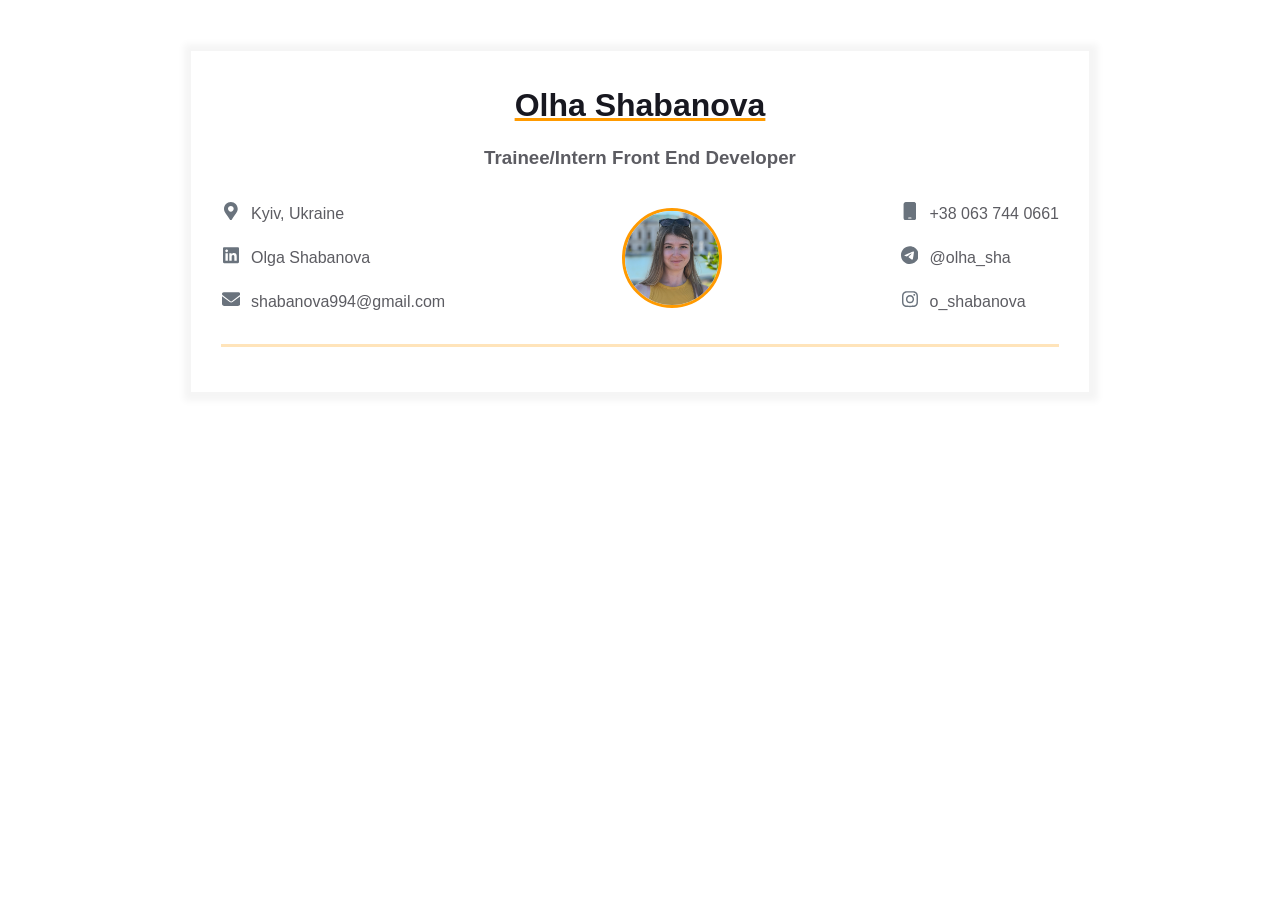
==== myresume.html @ 286452c9 "add my resume template, fill in contact information" ====
<!DOCTYPE html>
<html>
<head>
    <link rel="stylesheet" href="styles.css">
    <meta charset="UTF-8"/>
    <meta name="viewport" content="width=device-width, initial-scale=1"/>
    <title>My résumé</title>
</head>
<body>
<main>
    <div class="resume">
        <div class="container">
            <div class="resume__block">
                <h1 class="contact-info__header">Olha Shabanova</h1>
                <h3 class="contact-info__sub-header">Trainee/Intern Front End Developer</h3>

                <div class="contact_info_container fh">
                    <div class="contact-info__block">
                        <a href="" rel="author" class="contact-info__item">
                            <div class="contact-info__item-icon-wrapper">
                                <svg class="contact-info__item-icon" xmlns="http://www.w3.org/2000/svg"
                                     viewBox="0 0 384 512">
                                    <path
                                            d="M172.268 501.67C26.97 291.031 0 269.413 0 192 0 85.961 85.961 0 192 0s192 85.961 192 192c0 77.413-26.97 99.031-172.268 309.67-9.535 13.774-29.93 13.773-39.464 0zM192 272c44.183 0 80-35.817 80-80s-35.817-80-80-80-80 35.817-80 80 35.817 80 80 80z">
                                    </path>
                                </svg>
                            </div>
                            <span>Kyiv, Ukraine</span>
                        </a>
                        <a href="https://www.linkedin.com/in/olga-shabanova-709458131/" rel="author"
                           class="contact-info__item">
                            <div class="contact-info__item-icon-wrapper">
                                <svg class="contact-info__item-icon" xmlns="http://www.w3.org/2000/svg"
                                     viewBox="0 0 448 512">
                                    <path
                                            d="M416 32H31.9C14.3 32 0 46.5 0 64.3v383.4C0 465.5 14.3 480 31.9 480H416c17.6 0 32-14.5 32-32.3V64.3c0-17.8-14.4-32.3-32-32.3zM135.4 416H69V202.2h66.5V416zm-33.2-243c-21.3 0-38.5-17.3-38.5-38.5S80.9 96 102.2 96c21.2 0 38.5 17.3 38.5 38.5 0 21.3-17.2 38.5-38.5 38.5zm282.1 243h-66.4V312c0-24.8-.5-56.7-34.5-56.7-34.6 0-39.9 27-39.9 54.9V416h-66.4V202.2h63.7v29.2h.9c8.9-16.8 30.6-34.5 62.9-34.5 67.2 0 79.7 44.3 79.7 101.9V416z">
                                    </path>
                                </svg>
                            </div>
                            <span>Olga Shabanova</span>
                        </a>
                        <a href="mailto: shabanova994@gmail.com" rel="author" class="contact-info__item">
                            <div class="contact-info__item-icon-wrapper">
                                <svg class="contact-info__item-icon" xmlns="http://www.w3.org/2000/svg"
                                     viewBox="0 0 512 512">
                                    <path
                                            d="M48 64C21.5 64 0 85.5 0 112c0 15.1 7.1 29.3 19.2 38.4L236.8 313.6c11.4 8.5 27 8.5 38.4 0L492.8 150.4c12.1-9.1 19.2-23.3 19.2-38.4c0-26.5-21.5-48-48-48H48zM0 176V384c0 35.3 28.7 64 64 64H448c35.3 0 64-28.7 64-64V176L294.4 339.2c-22.8 17.1-54 17.1-76.8 0L0 176z"/>
                                </svg>
                            </div>
                            <span>shabanova994@gmail.com</span>
                        </a>

                    </div>

                    <div class="contact-info__block contact-info__block--center">
                        <img class="contact-info__avatar" src="assets/olya-avatar.png" alt="Avatar">
                    </div>

                    <div class="contact-info__block">
                        <a href="" rel="author" class="contact-info__item">
                            <div class="contact-info__item-icon-wrapper">
                                <svg class="contact-info__item-icon" xmlns="http://www.w3.org/2000/svg"
                                     viewBox="0 0 384 512">
                                    <path d="M80 0C44.7 0 16 28.7 16 64V448c0 35.3 28.7 64 64 64H304c35.3 0 64-28.7 64-64V64c0-35.3-28.7-64-64-64H80zm80 432h64c8.8 0 16 7.2 16 16s-7.2 16-16 16H160c-8.8 0-16-7.2-16-16s7.2-16 16-16z"/>
                                </svg>
                            </div>
                            <span>+38 063 744 0661</span>
                        </a>
                        <a href="https://t.me/olha_sha" rel="author" class="contact-info__item">
                            <div class="contact-info__item-icon-wrapper">
                                <svg class="contact-info__item-icon"
                                     xmlns="http://www.w3.org/2000/svg" viewBox="0 0 496 512"><path d="M248,8C111.033,8,0,119.033,0,256S111.033,504,248,504,496,392.967,496,256,384.967,8,248,8ZM362.952,176.66c-3.732,39.215-19.881,134.378-28.1,178.3-3.476,18.584-10.322,24.816-16.948,25.425-14.4,1.326-25.338-9.517-39.287-18.661-21.827-14.308-34.158-23.215-55.346-37.177-24.485-16.135-8.612-25,5.342-39.5,3.652-3.793,67.107-61.51,68.335-66.746.153-.655.3-3.1-1.154-4.384s-3.59-.849-5.135-.5q-3.283.746-104.608,69.142-14.845,10.194-26.894,9.934c-8.855-.191-25.888-5.006-38.551-9.123-15.531-5.048-27.875-7.717-26.8-16.291q.84-6.7,18.45-13.7,108.446-47.248,144.628-62.3c68.872-28.647,83.183-33.623,92.511-33.789,2.052-.034,6.639.474,9.61,2.885a10.452,10.452,0,0,1,3.53,6.716A43.765,43.765,0,0,1,362.952,176.66Z"/></svg>
                            </div>
                            <span>@olha_sha</span>
                        </a>
                        <a href="https://instagram.com/o_shabanova?igshid=NTdlMDg3MTY=" rel="author" class="contact-info__item">
                            <div class="contact-info__item-icon-wrapper">
                                <svg class="contact-info__item-icon" xmlns="http://www.w3.org/2000/svg"
                                     viewBox="0 0 448 512">
                                    <path d="M224.1 141c-63.6 0-114.9 51.3-114.9 114.9s51.3 114.9 114.9 114.9S339 319.5 339 255.9 287.7 141 224.1 141zm0 189.6c-41.1 0-74.7-33.5-74.7-74.7s33.5-74.7 74.7-74.7 74.7 33.5 74.7 74.7-33.6 74.7-74.7 74.7zm146.4-194.3c0 14.9-12 26.8-26.8 26.8-14.9 0-26.8-12-26.8-26.8s12-26.8 26.8-26.8 26.8 12 26.8 26.8zm76.1 27.2c-1.7-35.9-9.9-67.7-36.2-93.9-26.2-26.2-58-34.4-93.9-36.2-37-2.1-147.9-2.1-184.9 0-35.8 1.7-67.6 9.9-93.9 36.1s-34.4 58-36.2 93.9c-2.1 37-2.1 147.9 0 184.9 1.7 35.9 9.9 67.7 36.2 93.9s58 34.4 93.9 36.2c37 2.1 147.9 2.1 184.9 0 35.9-1.7 67.7-9.9 93.9-36.2 26.2-26.2 34.4-58 36.2-93.9 2.1-37 2.1-147.8 0-184.8zM398.8 388c-7.8 19.6-22.9 34.7-42.6 42.6-29.5 11.7-99.5 9-132.1 9s-102.7 2.6-132.1-9c-19.6-7.8-34.7-22.9-42.6-42.6-11.7-29.5-9-99.5-9-132.1s-2.6-102.7 9-132.1c7.8-19.6 22.9-34.7 42.6-42.6 29.5-11.7 99.5-9 132.1-9s102.7-2.6 132.1 9c19.6 7.8 34.7 22.9 42.6 42.6 11.7 29.5 9 99.5 9 132.1s2.7 102.7-9 132.1z"/>
                                </svg>
                            </div>
                            <span>o_shabanova</span>
                        </a>
                    </div>
                </div>
            </div>
        </div>
    </div>
</main>
</body>
</html>
---- styles.css ----
* {
    margin: 0;
    padding: 0;
    box-sizing: border-box;
}

body {
    font-family: Arial, Helvetica, sans-serif;
    line-height: 1.5;

    --primary-text-color: #181820;
    --secondary-text-color: #5c5c62;
    --durability-text-color: #6a737d9c;
    --icon-color: #6a737d;
    --border-color: #ff9a0045;
    --text-decoration-color: #ff9a00;
}

.container {
    margin: 0 auto;
    padding: 0 30px;
    max-width: 900px;
}

.fh {
    display: flex;
    flex-direction: row;
    justify-content: space-between;
}

.fv {
    display: flex;
    flex-direction: column;
    justify-content: space-between;
}

.resume {
    margin: 50px auto;
    border: 1px solid #f5f5f5;
    box-shadow: 1px 1px 7px 7px #f5f5f5;
    padding: 30px 0;
    max-width: 900px;
}

.resume__block {
    border-bottom: 3px solid var(--border-color);
    padding-bottom: 30px;
    margin-bottom: 15px;
}

@media screen and (max-width: 576px) {

    .main-info,
    .contact_info_container {
        flex-direction: column;
    }

    .contact_info_container {
        align-items: center;
    }

    .contact-info__block:not(:last-child) {
        margin-bottom: 20px;
    }

    .experiences {
        margin-right: 0;
    }
}

.contact-info__header,
.contact-info__sub-header {
    text-align: center;
}

.contact-info__header {
    color: var(--primary-text-color);
    margin-bottom: 15px;
    text-decoration-color: var(--text-decoration-color);
    text-decoration-line: underline;
}

.contact-info__sub-header {
    color: var(--secondary-text-color);
    margin-bottom: 30px;
}

.contact-info__block {
    display: flex;
    flex-direction: column;
    justify-content: space-between;
}

.contact-info__block--center {
    justify-content: center;
}

.contact-info__item {
    color: var(--secondary-text-color);
    text-decoration: none;
    display: flex;
    justify-content: start;
}

.contact-info__item:not(:last-child) {
    margin-bottom: 20px;
}

.contact-info__item-icon-wrapper {
    margin-right: 10px;
    width: 20px;
    display: flex;
    justify-content: center;
}

.contact-info__item-icon path {
    fill: var(--icon-color);
}

.contact-info__item-icon {
    height: 1.1428rem;
    vertical-align: text-bottom;
}

.contact-info__avatar {
    border-radius: 50%;
    width: 100px;
    height: 100px;
    object-fit: cover;
    border: 3px solid;
    border-color: var(--text-decoration-color);
}
.intro {
    display: flex;
    justify-content: start;
}

.intro__icon-wrapper {
    margin-right: 30px;
    width: 30px;
    display: flex;
    justify-content: center;
}

.intro__icon {
    height: 1.1428rem;
    vertical-align: text-bottom;
}

.intro__icon path {
    fill: var(--text-decoration-color);
}

.intro_text {
    color: var(--secondary-text-color);
    text-align: justify;
}

.skills__header {
    color: var(--secondary-text-color);
    text-align: center;
    margin-bottom: 15px;
}

.skills__text {
    color: var(--secondary-text-color);
    text-align: justify;
}
.experiences {
    flex: 1 1 60%;
    margin-right: 50px;
}

.experiences__header {
    color: var(--secondary-text-color);
    text-align: left;
    margin-bottom: 20px;
}

.experiences__company-header-durability {
    color: var(--durability-text-color);
    text-align: left;
    margin-bottom: 10px;
    font-size: 15px;
}

.experiences__company-header-name {
    color: var(--primary-text-color);
    text-decoration-color: var(--text-decoration-color);
    text-decoration-line: underline;
    text-align: left;
    margin-bottom: 20px;
}

.experiences__company-project {
    margin-left: 15px;
    margin-bottom: 25px;
}

.experiences__company-project-role {
    color: var(--durability-text-color);
    text-align: left;
    margin-bottom: 10px;
    font-size: 15px;
}

.experiences__company-project-name {
    color: var(--primary-text-color);
    text-align: left;
    margin-bottom: 10px;
}

.experiences__company-project-responsibilities {
    color: var(--secondary-text-color);
    padding-left: 20px;
}

.additional-info {
    flex: 1 1 40%;
}

.additional-info__education {
    margin-bottom: 20px;
}

.additional-info__education-header {
    color: var(--secondary-text-color);
    text-align: left;
    margin-bottom: 20px;
}

.additional-info__education-university-durability {
    color: var(--durability-text-color);
    text-align: left;
    margin-bottom: 10px;
    font-size: 15px;
}

.additional-info__education-university-speciality {
    color: var(--primary-text-color);
    text-align: left;
    margin-bottom: 10px;
}

.additional-info__education-university-name {
    color: var(--secondary-text-color);
}

.additional-info__languages {
    margin-bottom: 20px;
}

.additional-info__languages-header {
    color: var(--secondary-text-color);
    text-align: left;
    margin-bottom: 20px;
}

.additional-info__languages-item {
    color: var(--secondary-text-color);
}
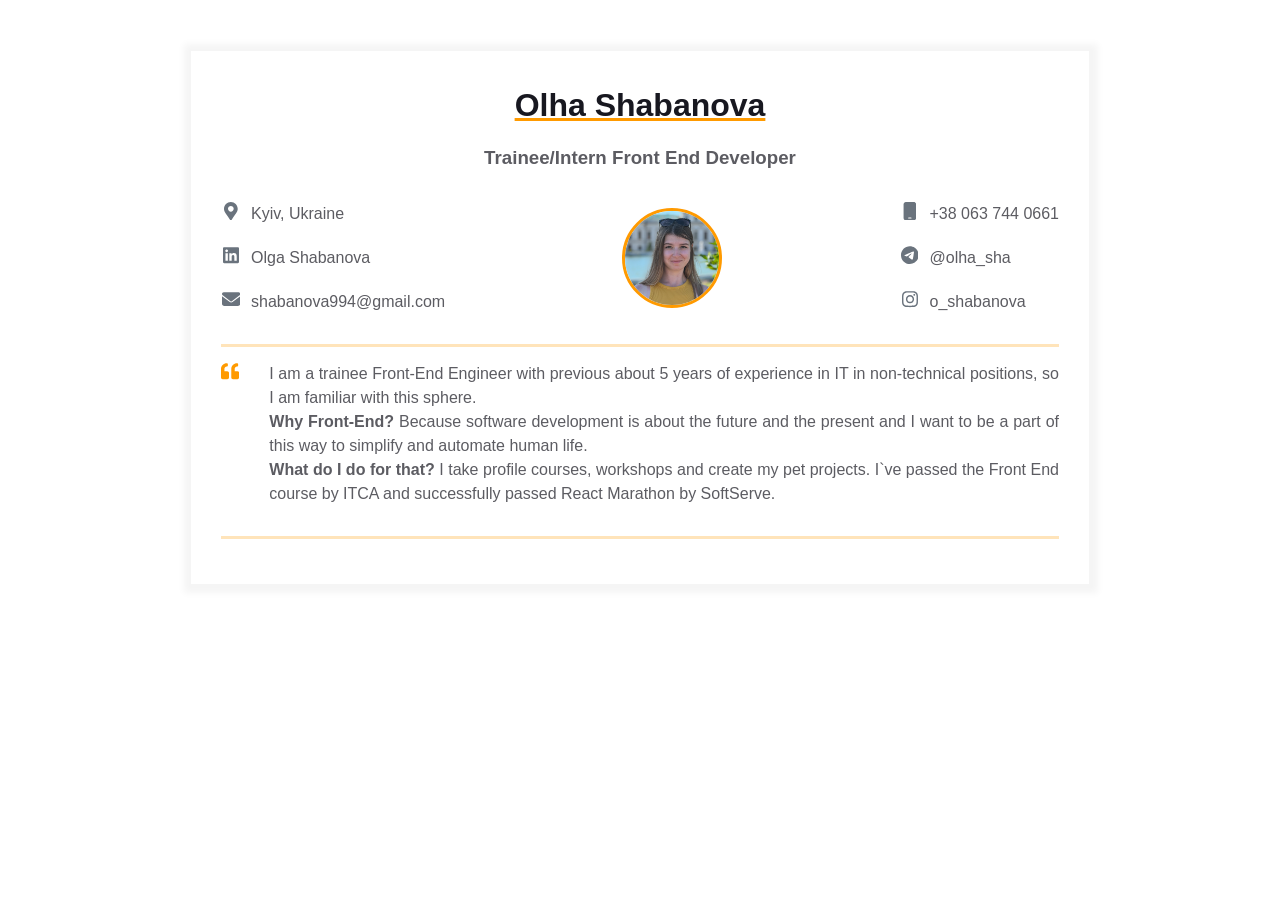
==== commit 3cca2445: "add my intro" ====
--- a/myresume.html
+++ b/myresume.html
@@ -86,6 +86,25 @@
                 </div>
             </div>
         </div>
+        <div class="container">
+            <div class="resume__block">
+                <div class="intro">
+                    <div class="intro__icon-wrapper">
+                        <svg class="intro__icon" xmlns="http://www.w3.org/2000/svg" viewBox="0 0 512 512">
+                            <path
+                                    d="M464 256h-80v-64c0-35.3 28.7-64 64-64h8c13.3 0 24-10.7 24-24V56c0-13.3-10.7-24-24-24h-8c-88.4 0-160 71.6-160 160v240c0 26.5 21.5 48 48 48h128c26.5 0 48-21.5 48-48V304c0-26.5-21.5-48-48-48zm-288 0H96v-64c0-35.3 28.7-64 64-64h8c13.3 0 24-10.7 24-24V56c0-13.3-10.7-24-24-24h-8C71.6 32 0 103.6 0 192v240c0 26.5 21.5 48 48 48h128c26.5 0 48-21.5 48-48V304c0-26.5-21.5-48-48-48z">
+                            </path>
+                        </svg>
+                    </div>
+                    <p class="intro_text">
+                        I am a trainee Front-End Engineer with previous about 5 years of experience in IT in non-technical positions, so I am familiar with this sphere.<br/>
+                        <b>Why  Front-End?</b> Because software development is about the future and the present and I want to be a part of this way to simplify and automate human life.<br/>
+                        <b>What do I do for that?</b> I take profile courses, workshops and create my pet projects.
+                        I`ve passed the Front End course by ITCA and successfully passed React Marathon by SoftServe.
+                    </p>
+                </div>
+            </div>
+        </div>
     </div>
 </main>
 </body>
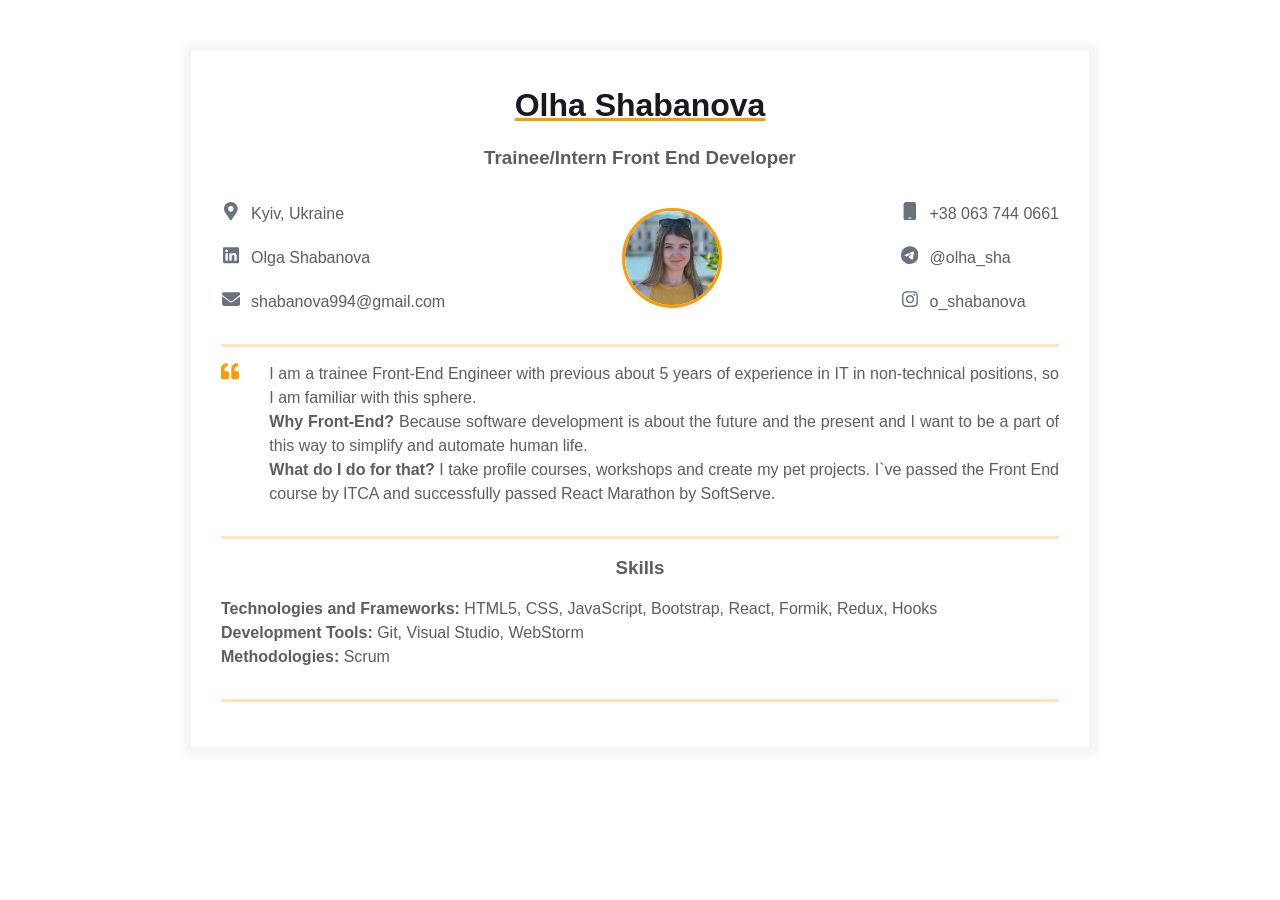
==== commit 15beac3d: "Add my skills" ====
--- a/myresume.html
+++ b/myresume.html
@@ -105,6 +105,19 @@
                 </div>
             </div>
         </div>
+        <div class="container">
+            <div class="resume__block">
+                <div class="skills">
+                    <h3 class="skills__header">Skills</h3>
+                    <p class="skills__text">
+                        <b>Technologies and Frameworks:</b> HTML5, CSS, JavaScript, Bootstrap, React, Formik, Redux, Hooks <br/>
+                        <b>Development Tools:</b> Git, Visual Studio, WebStorm <br/>
+                        <b>Methodologies:</b> Scrum <br/>
+
+                    </p>
+                </div>
+            </div>
+        </div>
     </div>
 </main>
 </body>
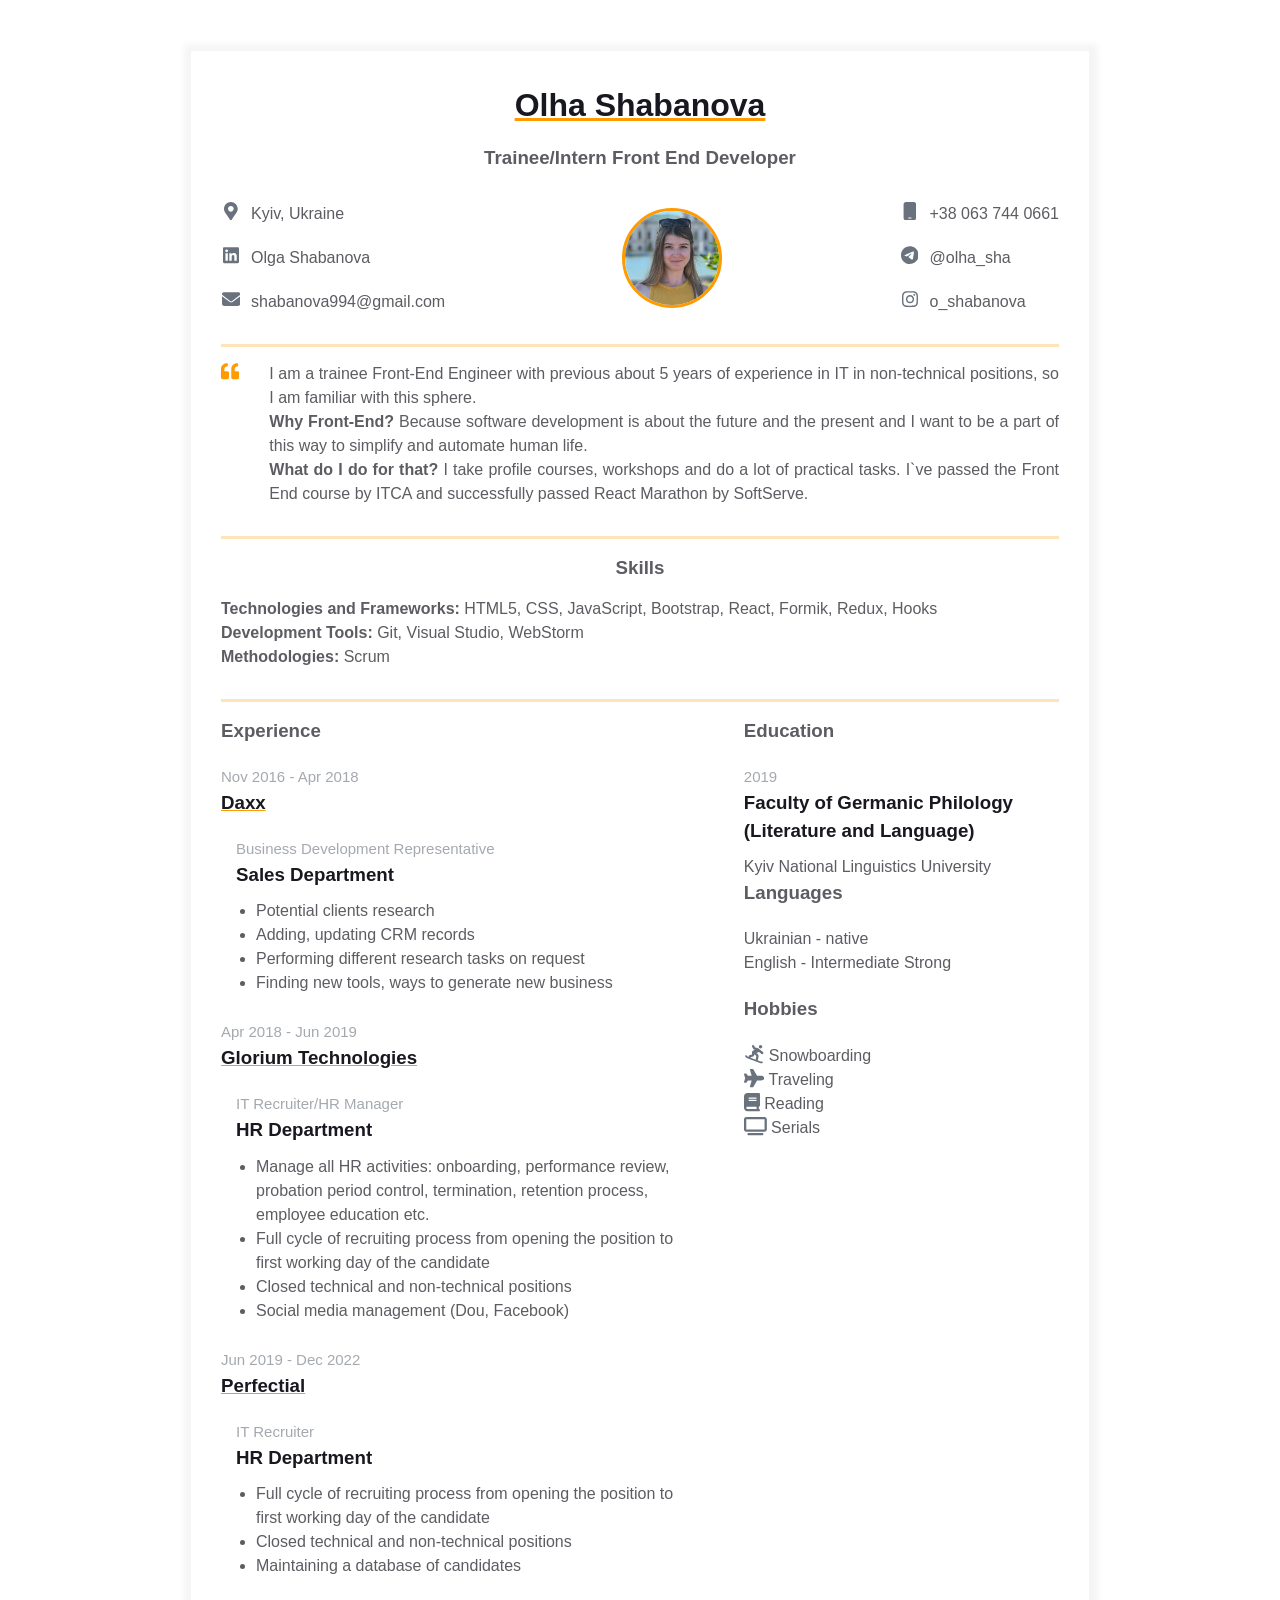
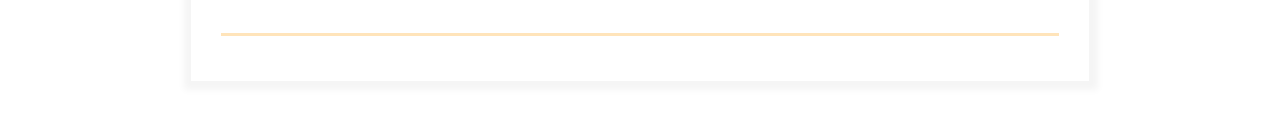
==== commit 5b8216e0: "fill in all additional information about me, add some new classes to style.css" ====
--- a/myresume.html
+++ b/myresume.html
@@ -69,11 +69,14 @@
                         <a href="https://t.me/olha_sha" rel="author" class="contact-info__item">
                             <div class="contact-info__item-icon-wrapper">
                                 <svg class="contact-info__item-icon"
-                                     xmlns="http://www.w3.org/2000/svg" viewBox="0 0 496 512"><path d="M248,8C111.033,8,0,119.033,0,256S111.033,504,248,504,496,392.967,496,256,384.967,8,248,8ZM362.952,176.66c-3.732,39.215-19.881,134.378-28.1,178.3-3.476,18.584-10.322,24.816-16.948,25.425-14.4,1.326-25.338-9.517-39.287-18.661-21.827-14.308-34.158-23.215-55.346-37.177-24.485-16.135-8.612-25,5.342-39.5,3.652-3.793,67.107-61.51,68.335-66.746.153-.655.3-3.1-1.154-4.384s-3.59-.849-5.135-.5q-3.283.746-104.608,69.142-14.845,10.194-26.894,9.934c-8.855-.191-25.888-5.006-38.551-9.123-15.531-5.048-27.875-7.717-26.8-16.291q.84-6.7,18.45-13.7,108.446-47.248,144.628-62.3c68.872-28.647,83.183-33.623,92.511-33.789,2.052-.034,6.639.474,9.61,2.885a10.452,10.452,0,0,1,3.53,6.716A43.765,43.765,0,0,1,362.952,176.66Z"/></svg>
+                                     xmlns="http://www.w3.org/2000/svg" viewBox="0 0 496 512">
+                                    <path d="M248,8C111.033,8,0,119.033,0,256S111.033,504,248,504,496,392.967,496,256,384.967,8,248,8ZM362.952,176.66c-3.732,39.215-19.881,134.378-28.1,178.3-3.476,18.584-10.322,24.816-16.948,25.425-14.4,1.326-25.338-9.517-39.287-18.661-21.827-14.308-34.158-23.215-55.346-37.177-24.485-16.135-8.612-25,5.342-39.5,3.652-3.793,67.107-61.51,68.335-66.746.153-.655.3-3.1-1.154-4.384s-3.59-.849-5.135-.5q-3.283.746-104.608,69.142-14.845,10.194-26.894,9.934c-8.855-.191-25.888-5.006-38.551-9.123-15.531-5.048-27.875-7.717-26.8-16.291q.84-6.7,18.45-13.7,108.446-47.248,144.628-62.3c68.872-28.647,83.183-33.623,92.511-33.789,2.052-.034,6.639.474,9.61,2.885a10.452,10.452,0,0,1,3.53,6.716A43.765,43.765,0,0,1,362.952,176.66Z"/>
+                                </svg>
                             </div>
                             <span>@olha_sha</span>
                         </a>
-                        <a href="https://instagram.com/o_shabanova?igshid=NTdlMDg3MTY=" rel="author" class="contact-info__item">
+                        <a href="https://instagram.com/o_shabanova?igshid=NTdlMDg3MTY=" rel="author"
+                           class="contact-info__item">
                             <div class="contact-info__item-icon-wrapper">
                                 <svg class="contact-info__item-icon" xmlns="http://www.w3.org/2000/svg"
                                      viewBox="0 0 448 512">
@@ -97,9 +100,11 @@
                         </svg>
                     </div>
                     <p class="intro_text">
-                        I am a trainee Front-End Engineer with previous about 5 years of experience in IT in non-technical positions, so I am familiar with this sphere.<br/>
-                        <b>Why  Front-End?</b> Because software development is about the future and the present and I want to be a part of this way to simplify and automate human life.<br/>
-                        <b>What do I do for that?</b> I take profile courses, workshops and create my pet projects.
+                        I am a trainee Front-End Engineer with previous about 5 years of experience in IT in
+                        non-technical positions, so I am familiar with this sphere.<br/>
+                        <b>Why Front-End?</b> Because software development is about the future and the present and I
+                        want to be a part of this way to simplify and automate human life.<br/>
+                        <b>What do I do for that?</b> I take profile courses, workshops and do a lot of practical tasks.
                         I`ve passed the Front End course by ITCA and successfully passed React Marathon by SoftServe.
                     </p>
                 </div>
@@ -110,11 +115,133 @@
                 <div class="skills">
                     <h3 class="skills__header">Skills</h3>
                     <p class="skills__text">
-                        <b>Technologies and Frameworks:</b> HTML5, CSS, JavaScript, Bootstrap, React, Formik, Redux, Hooks <br/>
+                        <b>Technologies and Frameworks:</b> HTML5, CSS, JavaScript, Bootstrap, React, Formik, Redux,
+                        Hooks <br/>
                         <b>Development Tools:</b> Git, Visual Studio, WebStorm <br/>
                         <b>Methodologies:</b> Scrum <br/>
 
                     </p>
+                </div>
+            </div>
+        </div>
+        <div class="container">
+            <div class="resume__block">
+                <div class="main-info fh">
+
+                    <div class="experiences">
+                        <h3 class="experiences__header">Experience</h3>
+                        <div class="experiences__company">
+                            <div class="experiences__company-header">
+                                <span class="experiences__company-header-durability">Nov 2016 - Apr 2018</span>
+                                <h3 class="experiences__company-header-name">Daxx</h3>
+                            </div>
+
+                            <div class="experiences__company-project">
+                                <span class="experiences__company-project-role">Business Development Representative</span>
+                                <h3 class="experiences__company-project-name">Sales Department</h3>
+                                <ul class="experiences__company-project-responsibilities">
+                                    <li>Potential clients research</li>
+                                    <li>Adding, updating CRM records</li>
+                                    <li>Performing different research tasks on request</li>
+                                    <li>Finding new tools, ways to generate new business</li>
+                                </ul>
+                            </div>
+                        </div>
+                        <div class="experiences__company">
+                            <div class="experiences__company-header">
+                                <span class="experiences__company-header-durability">Apr 2018 - Jun 2019</span>
+                                <h3 class="experiences__company-header-name">Glorium Technologies</h3>
+                            </div>
+
+                            <div class="experiences__company-project">
+                                <span class="experiences__company-project-role">IT Recruiter/HR Manager</span>
+                                <h3 class="experiences__company-project-name">HR Department</h3>
+                                <ul class="experiences__company-project-responsibilities">
+                                    <li>Manage all HR activities: onboarding, performance review, probation
+                                        period control, termination, retention process, employee education
+                                        etc.
+                                    </li>
+                                    <li>Full cycle of recruiting process from opening the position to first
+                                        working day of the candidate
+                                    </li>
+                                    <li>Closed technical and non-technical positions</li>
+                                    <li>Social media management (Dou, Facebook)</li>
+                                </ul>
+                            </div>
+                        </div>
+                        <div class="experiences__company">
+                            <div class="experiences__company-header">
+                                <span class="experiences__company-header-durability">Jun 2019 - Dec 2022</span>
+                                <h3 class="experiences__company-header-name">Perfectial</h3>
+                            </div>
+
+                            <div class="experiences__company-project">
+                                <span class="experiences__company-project-role">IT Recruiter</span>
+                                <h3 class="experiences__company-project-name">HR Department</h3>
+                                <ul class="experiences__company-project-responsibilities">
+                                    <li>Full cycle of recruiting process from opening the position to first
+                                        working day of the candidate
+                                    </li>
+                                    <li>Closed technical and non-technical positions</li>
+                                    <li>Maintaining a database of candidates</li>
+                                </ul>
+                            </div>
+                        </div>
+                    </div>
+
+                    <div class="additional-info fv">
+                        <div class="additional-info__education">
+                            <h3 class="additional-info__education-header">Education</h3>
+                            <div class="additional-info__education-university">
+                                <span class="additional-info__education-university-durability">2019</span>
+                                <h3 class="additional-info__education-university-speciality">Faculty of Germanic
+                                    Philology (Literature and Language)</h3>
+                                <p class="additional-info__education-university-name">Kyiv National Linguistics
+                                    University</p>
+                            </div>
+
+                            <div class="additional-info__languages">
+                                <h3 class="additional-info__languages-header">Languages</h3>
+                                <p class="additional-info__languages-item">
+                                    Ukrainian - native
+                                </p>
+                                <p class="additional-info__languages-item">
+                                    English - Intermediate Strong
+                                </p>
+                            </div>
+                            <div class="additional-info__hobbies">
+                                <h3 class="additional-info__hobbies-header">Hobbies</h3>
+                                <p class="additional-info__hobby-item">
+                                    <svg class="hobby__item-icon" xmlns="http://www.w3.org/2000/svg"
+                                         viewBox="0 0 576 512">
+                                        <path d="M241.7 3.4c15.8-7.9 35-1.5 42.9 14.3l25 50 42.4 8.5c19.5 3.9 37.8 12.3 53.5 24.5l126.1 98.1c14 10.9 16.5 31 5.6 44.9s-31 16.5-44.9 5.6l-72.1-56.1-71.5 31.8 33.1 27.6c23.2 19.3 33.5 50 26.7 79.4l-17.4 75.2c-2.2 9.4-8.2 16.8-16.1 21l86.5 33.1c4.6 1.8 9.4 2.6 14.3 2.6H504c13.3 0 24 10.7 24 24s-10.7 24-24 24H475.8c-10.8 0-21.4-2-31.5-5.8L92.1 371.3c-11.5-4.4-22-11.2-30.8-20L39 329c-9.4-9.4-9.4-24.6 0-33.9s24.6-9.4 33.9 0l22.4 22.4c4 4 8.7 7.1 14 9.1l22.4 8.6c-.8-1.6-1.5-3.2-2.1-4.9c-5.6-16.8 3.5-34.9 20.2-40.5L224 264.9l0-53.2c0-24.2 13.7-46.4 35.4-57.2l45.2-22.6-7.5-1.5c-19.4-3.9-35.9-16.5-44.7-34.1l-25-50c-7.9-15.8-1.5-35 14.3-42.9zM171 350.1l159 60.9c-2.1-5.6-2.6-11.9-1.1-18.2l17.4-75.2c1.4-5.9-.7-12-5.4-15.9l-52.8-44 0 18.8c0 20.7-13.2 39-32.8 45.5L171 350.1zM464 96c-26.5 0-48-21.5-48-48s21.5-48 48-48s48 21.5 48 48s-21.5 48-48 48z"/>
+                                    </svg>
+                                    <span>Snowboarding</span>
+                                </p>
+                                <p class="additional-info__hobby-item">
+                                    <svg class="hobby__item-icon" xmlns="http://www.w3.org/2000/svg"
+                                         viewBox="0 0 576 512">
+                                        <path d="M482.3 192c34.2 0 93.7 29 93.7 64c0 36-59.5 64-93.7 64l-116.6 0L265.2 495.9c-5.7 10-16.3 16.1-27.8 16.1l-56.2 0c-10.6 0-18.3-10.2-15.4-20.4l49-171.6L112 320 68.8 377.6c-3 4-7.8 6.4-12.8 6.4l-42 0c-7.8 0-14-6.3-14-14c0-1.3 .2-2.6 .5-3.9L32 256 .5 145.9c-.4-1.3-.5-2.6-.5-3.9c0-7.8 6.3-14 14-14l42 0c5 0 9.8 2.4 12.8 6.4L112 192l102.9 0-49-171.6C162.9 10.2 170.6 0 181.2 0l56.2 0c11.5 0 22.1 6.2 27.8 16.1L365.7 192l116.6 0z"/>
+                                    </svg>
+                                    <span>Traveling</span>
+                                </p>
+                                <p class="additional-info__hobby-item">
+                                    <svg class="hobby__item-icon" xmlns="http://www.w3.org/2000/svg"
+                                         viewBox="0 0 448 512">
+                                        <path d="M96 0C43 0 0 43 0 96V416c0 53 43 96 96 96H384h32c17.7 0 32-14.3 32-32s-14.3-32-32-32V384c17.7 0 32-14.3 32-32V32c0-17.7-14.3-32-32-32H384 96zm0 384H352v64H96c-17.7 0-32-14.3-32-32s14.3-32 32-32zm32-240c0-8.8 7.2-16 16-16H336c8.8 0 16 7.2 16 16s-7.2 16-16 16H144c-8.8 0-16-7.2-16-16zm16 48H336c8.8 0 16 7.2 16 16s-7.2 16-16 16H144c-8.8 0-16-7.2-16-16s7.2-16 16-16z"/>
+                                    </svg>
+                                    <span>Reading</span>
+                                </p>
+                                <p class="additional-info__hobby-item">
+                                    <svg class="hobby__item-icon" xmlns="http://www.w3.org/2000/svg"
+                                         viewBox="0 0 640 512">
+                                        <path d="M64 64V352H576V64H64zM0 64C0 28.7 28.7 0 64 0H576c35.3 0 64 28.7 64 64V352c0 35.3-28.7 64-64 64H64c-35.3 0-64-28.7-64-64V64zM128 448H512c17.7 0 32 14.3 32 32s-14.3 32-32 32H128c-17.7 0-32-14.3-32-32s14.3-32 32-32z"/>
+                                    </svg>
+                                    <span>Serials</span>
+                                </p>
+                            </div>
+                        </div>
+                    </div>
                 </div>
             </div>
         </div>
--- a/styles.css
+++ b/styles.css
@@ -113,11 +113,13 @@
     justify-content: center;
 }
 
-.contact-info__item-icon path {
+.contact-info__item-icon path,
+.hobby__item-icon path {
     fill: var(--icon-color);
 }
 
-.contact-info__item-icon {
+.contact-info__item-icon,
+.hobby__item-icon {
     height: 1.1428rem;
     vertical-align: text-bottom;
 }
@@ -246,16 +248,19 @@
     color: var(--secondary-text-color);
 }
 
-.additional-info__languages {
-    margin-bottom: 20px;
-}
-
-.additional-info__languages-header {
-    color: var(--secondary-text-color);
-    text-align: left;
-    margin-bottom: 20px;
-}
-
-.additional-info__languages-item {
-    color: var(--secondary-text-color);
-}
+.additional-info__languages,
+.additional-info__hobbies {
+    margin-bottom: 20px;
+}
+
+.additional-info__languages-header,
+.additional-info__hobbies-header {
+    color: var(--secondary-text-color);
+    text-align: left;
+    margin-bottom: 20px;
+}
+
+.additional-info__languages-item,
+.additional-info__hobby-item {
+    color: var(--secondary-text-color);
+}
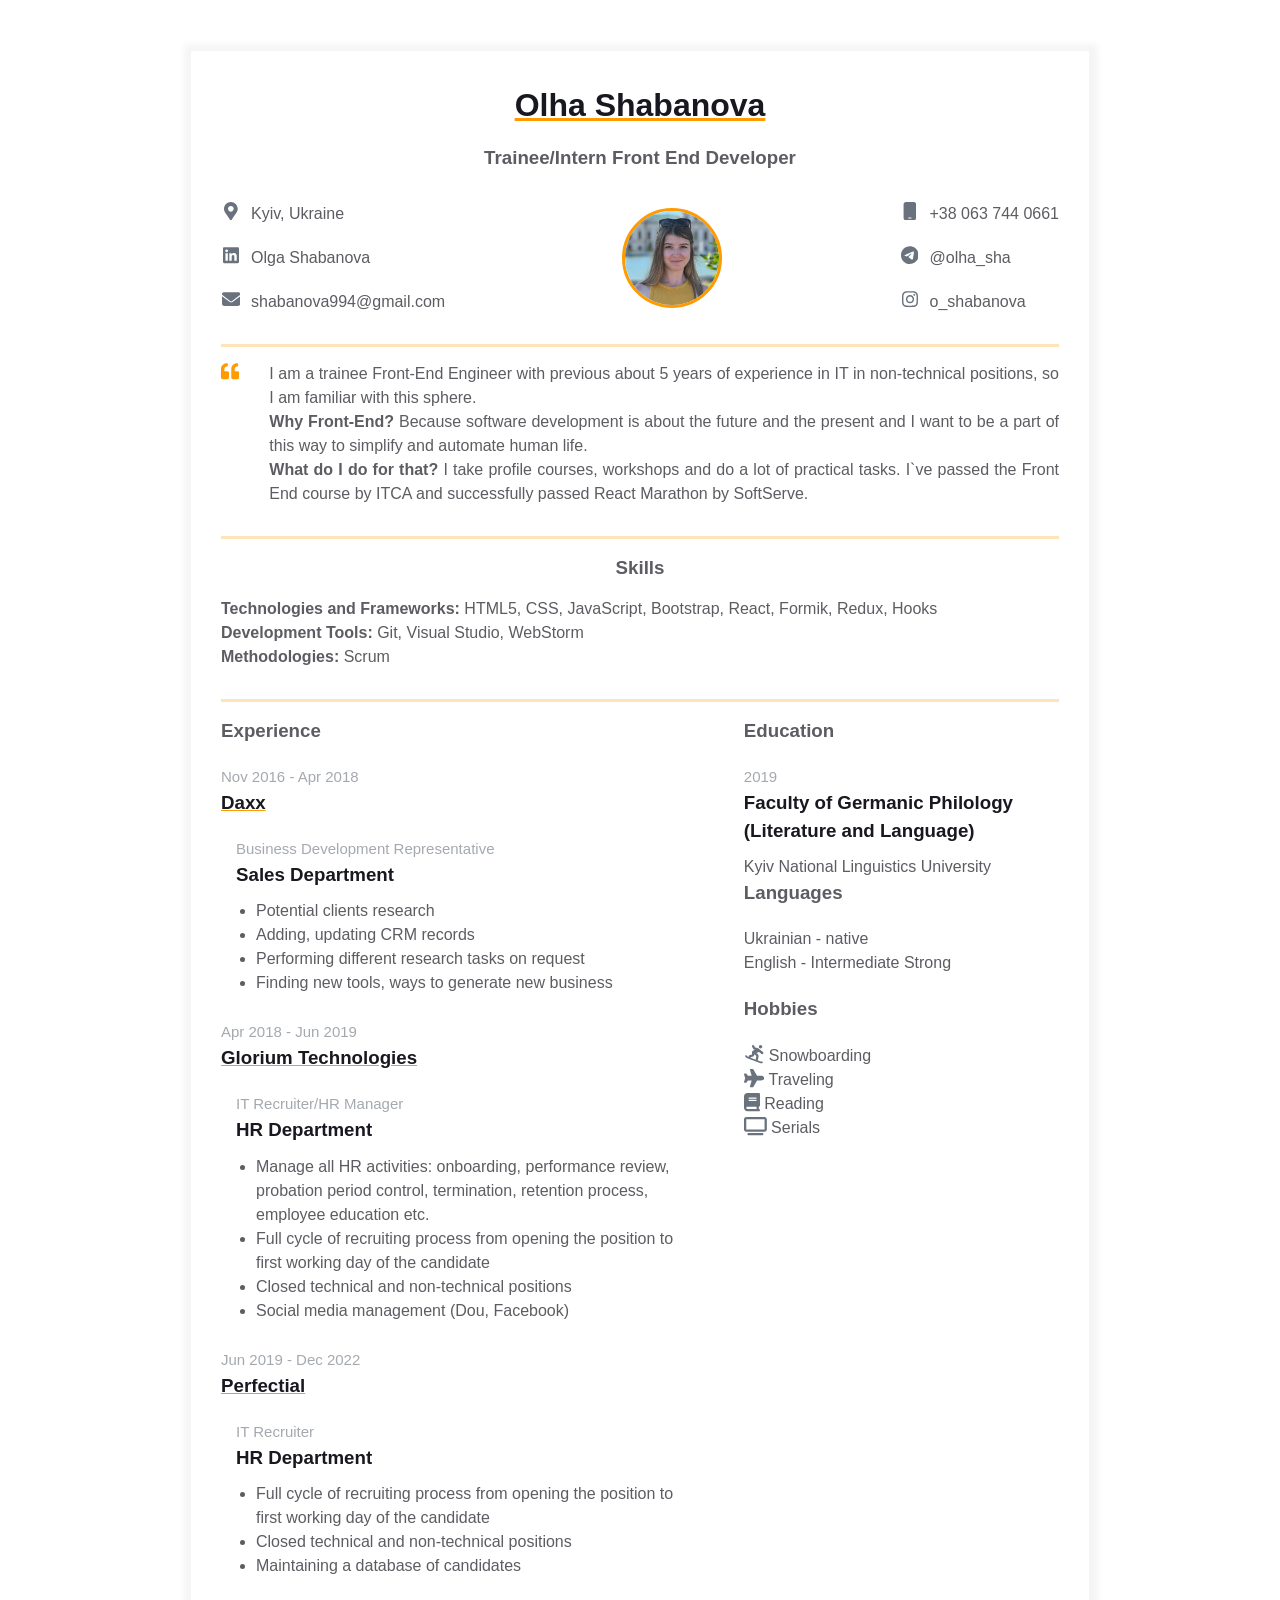
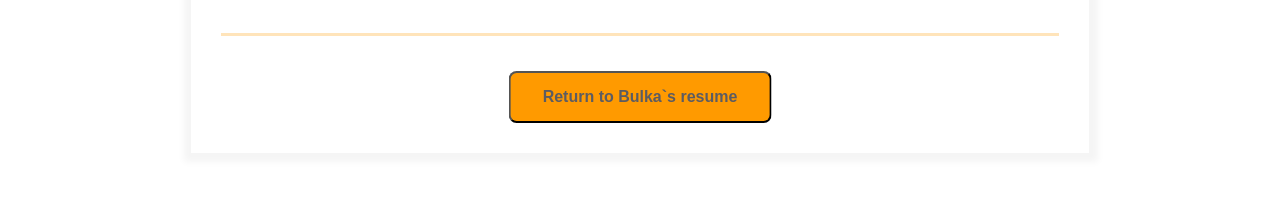
==== commit 5c512968: "add button to go through resumes" ====
--- a/myresume.html
+++ b/myresume.html
@@ -245,6 +245,9 @@
                 </div>
             </div>
         </div>
+        <div class="container link">
+            <button><a class="other-resume-link" href="index.html">Return to Bulka`s resume</a></button>
+        </div>
     </div>
 </main>
 </body>
--- a/styles.css
+++ b/styles.css
@@ -264,3 +264,27 @@
 .additional-info__hobby-item {
     color: var(--secondary-text-color);
 }
+
+button {
+    background-color: #ff9a00;
+    margin-top: 20px;
+    padding: 15px 32px;
+    text-align: center;
+    text-decoration: none;
+    font-size: 16px;
+    border-radius: 8px;
+    font-weight: 600;
+    transition: all 0.1s ease-in-out;
+    position: relative;
+    left: 50%;
+    transform: translate(-50%, 0);
+}
+
+button:hover {
+    background: #a97624;
+}
+
+.other-resume-link {
+    text-decoration: none;
+    color: #5c5c62;
+}
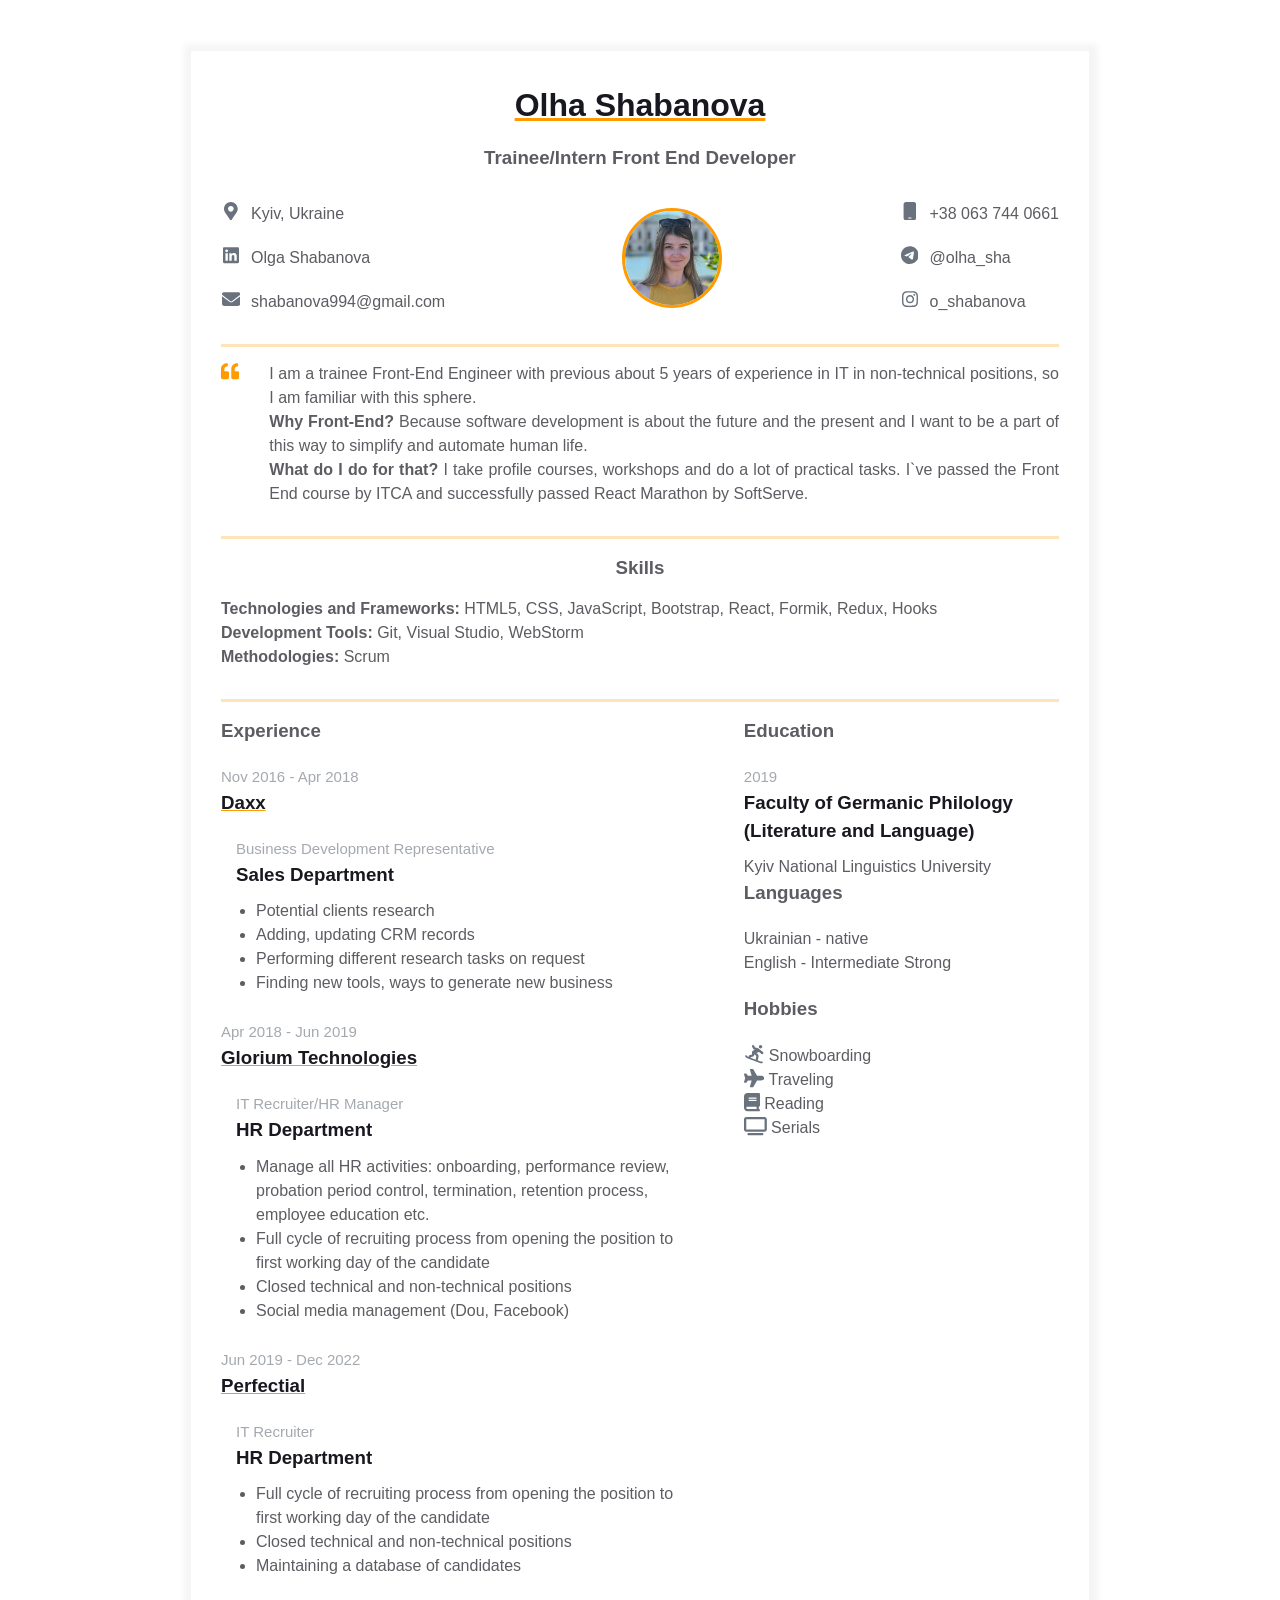
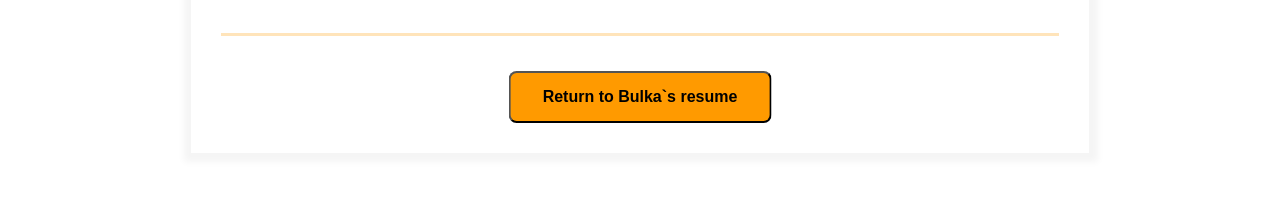
==== commit d858c772: "fix bugs after HTML Validator Check wrapped the button in form instead of a tag" ====
--- a/myresume.html
+++ b/myresume.html
@@ -39,7 +39,7 @@
                             </div>
                             <span>Olga Shabanova</span>
                         </a>
-                        <a href="mailto: shabanova994@gmail.com" rel="author" class="contact-info__item">
+                        <a href="mailto:shabanova994@gmail.com" rel="author" class="contact-info__item">
                             <div class="contact-info__item-icon-wrapper">
                                 <svg class="contact-info__item-icon" xmlns="http://www.w3.org/2000/svg"
                                      viewBox="0 0 512 512">
@@ -246,7 +246,9 @@
             </div>
         </div>
         <div class="container link">
-            <button><a class="other-resume-link" href="index.html">Return to Bulka`s resume</a></button>
+            <form action="index.html" method="get">
+                <button>Return to Bulka`s resume</button>
+            </form>
         </div>
     </div>
 </main>
--- a/styles.css
+++ b/styles.css
@@ -1,290 +1,292 @@
 * {
-    margin: 0;
-    padding: 0;
-    box-sizing: border-box;
+  margin: 0;
+  padding: 0;
+  box-sizing: border-box;
 }
 
 body {
-    font-family: Arial, Helvetica, sans-serif;
-    line-height: 1.5;
-
-    --primary-text-color: #181820;
-    --secondary-text-color: #5c5c62;
-    --durability-text-color: #6a737d9c;
-    --icon-color: #6a737d;
-    --border-color: #ff9a0045;
-    --text-decoration-color: #ff9a00;
+  font-family: Arial, Helvetica, sans-serif;
+  line-height: 1.5;
+
+  --primary-text-color: #181820;
+  --secondary-text-color: #5c5c62;
+  --durability-text-color: #6a737d9c;
+  --icon-color: #6a737d;
+  --border-color: #ff9a0045;
+  --text-decoration-color: #ff9a00;
 }
 
 .container {
-    margin: 0 auto;
-    padding: 0 30px;
-    max-width: 900px;
+  margin: 0 auto;
+  padding: 0 30px;
+  max-width: 900px;
 }
 
 .fh {
-    display: flex;
-    flex-direction: row;
-    justify-content: space-between;
+  display: flex;
+  flex-direction: row;
+  justify-content: space-between;
 }
 
 .fv {
-    display: flex;
+  display: flex;
+  flex-direction: column;
+  justify-content: space-between;
+}
+
+.resume {
+  margin: 50px auto;
+  border: 1px solid #f5f5f5;
+  box-shadow: 1px 1px 7px 7px #f5f5f5;
+  padding: 30px 0;
+  max-width: 900px;
+}
+
+.resume__block {
+  border-bottom: 3px solid var(--border-color);
+  padding-bottom: 30px;
+  margin-bottom: 15px;
+}
+
+@media screen and (max-width: 576px) {
+
+  .main-info,
+  .contact_info_container {
     flex-direction: column;
-    justify-content: space-between;
-}
-
-.resume {
-    margin: 50px auto;
-    border: 1px solid #f5f5f5;
-    box-shadow: 1px 1px 7px 7px #f5f5f5;
-    padding: 30px 0;
-    max-width: 900px;
-}
-
-.resume__block {
-    border-bottom: 3px solid var(--border-color);
-    padding-bottom: 30px;
-    margin-bottom: 15px;
-}
-
-@media screen and (max-width: 576px) {
-
-    .main-info,
-    .contact_info_container {
-        flex-direction: column;
-    }
-
-    .contact_info_container {
-        align-items: center;
-    }
-
-    .contact-info__block:not(:last-child) {
-        margin-bottom: 20px;
-    }
-
-    .experiences {
-        margin-right: 0;
-    }
+  }
+
+  .contact_info_container {
+    align-items: center;
+  }
+
+  .contact-info__block:not(:last-child) {
+    margin-bottom: 20px;
+  }
+
+  .experiences {
+    margin-right: 0;
+  }
 }
 
 .contact-info__header,
 .contact-info__sub-header {
-    text-align: center;
+  text-align: center;
 }
 
 .contact-info__header {
-    color: var(--primary-text-color);
-    margin-bottom: 15px;
-    text-decoration-color: var(--text-decoration-color);
-    text-decoration-line: underline;
+  color: var(--primary-text-color);
+  margin-bottom: 15px;
+  text-decoration-color: var(--text-decoration-color);
+  text-decoration-line: underline;
 }
 
 .contact-info__sub-header {
-    color: var(--secondary-text-color);
-    margin-bottom: 30px;
+  color: var(--secondary-text-color);
+  margin-bottom: 30px;
 }
 
 .contact-info__block {
-    display: flex;
-    flex-direction: column;
-    justify-content: space-between;
+  display: flex;
+  flex-direction: column;
+  justify-content: space-between;
 }
 
 .contact-info__block--center {
-    justify-content: center;
+  justify-content: center;
 }
 
 .contact-info__item {
-    color: var(--secondary-text-color);
-    text-decoration: none;
-    display: flex;
-    justify-content: start;
+  color: var(--secondary-text-color);
+  text-decoration: none;
+  display: flex;
+  justify-content: start;
 }
 
 .contact-info__item:not(:last-child) {
-    margin-bottom: 20px;
+  margin-bottom: 20px;
 }
 
 .contact-info__item-icon-wrapper {
-    margin-right: 10px;
-    width: 20px;
-    display: flex;
-    justify-content: center;
+  margin-right: 10px;
+  width: 20px;
+  display: flex;
+  justify-content: center;
 }
 
 .contact-info__item-icon path,
 .hobby__item-icon path {
-    fill: var(--icon-color);
+  fill: var(--icon-color);
 }
 
 .contact-info__item-icon,
 .hobby__item-icon {
-    height: 1.1428rem;
-    vertical-align: text-bottom;
+  height: 1.1428rem;
+  vertical-align: text-bottom;
 }
 
 .contact-info__avatar {
-    border-radius: 50%;
-    width: 100px;
-    height: 100px;
-    object-fit: cover;
-    border: 3px solid;
-    border-color: var(--text-decoration-color);
-}
+  border-radius: 50%;
+  width: 100px;
+  height: 100px;
+  object-fit: cover;
+  border: 3px solid;
+  border-color: var(--text-decoration-color);
+}
+
 .intro {
-    display: flex;
-    justify-content: start;
+  display: flex;
+  justify-content: start;
 }
 
 .intro__icon-wrapper {
-    margin-right: 30px;
-    width: 30px;
-    display: flex;
-    justify-content: center;
+  margin-right: 30px;
+  width: 30px;
+  display: flex;
+  justify-content: center;
 }
 
 .intro__icon {
-    height: 1.1428rem;
-    vertical-align: text-bottom;
+  height: 1.1428rem;
+  vertical-align: text-bottom;
 }
 
 .intro__icon path {
-    fill: var(--text-decoration-color);
+  fill: var(--text-decoration-color);
 }
 
 .intro_text {
-    color: var(--secondary-text-color);
-    text-align: justify;
+  color: var(--secondary-text-color);
+  text-align: justify;
 }
 
 .skills__header {
-    color: var(--secondary-text-color);
-    text-align: center;
-    margin-bottom: 15px;
+  color: var(--secondary-text-color);
+  text-align: center;
+  margin-bottom: 15px;
 }
 
 .skills__text {
-    color: var(--secondary-text-color);
-    text-align: justify;
-}
+  color: var(--secondary-text-color);
+  text-align: justify;
+}
+
 .experiences {
-    flex: 1 1 60%;
-    margin-right: 50px;
+  flex: 1 1 60%;
+  margin-right: 50px;
 }
 
 .experiences__header {
-    color: var(--secondary-text-color);
-    text-align: left;
-    margin-bottom: 20px;
+  color: var(--secondary-text-color);
+  text-align: left;
+  margin-bottom: 20px;
 }
 
 .experiences__company-header-durability {
-    color: var(--durability-text-color);
-    text-align: left;
-    margin-bottom: 10px;
-    font-size: 15px;
+  color: var(--durability-text-color);
+  text-align: left;
+  margin-bottom: 10px;
+  font-size: 15px;
 }
 
 .experiences__company-header-name {
-    color: var(--primary-text-color);
-    text-decoration-color: var(--text-decoration-color);
-    text-decoration-line: underline;
-    text-align: left;
-    margin-bottom: 20px;
+  color: var(--primary-text-color);
+  text-decoration-color: var(--text-decoration-color);
+  text-decoration-line: underline;
+  text-align: left;
+  margin-bottom: 20px;
 }
 
 .experiences__company-project {
-    margin-left: 15px;
-    margin-bottom: 25px;
+  margin-left: 15px;
+  margin-bottom: 25px;
 }
 
 .experiences__company-project-role {
-    color: var(--durability-text-color);
-    text-align: left;
-    margin-bottom: 10px;
-    font-size: 15px;
+  color: var(--durability-text-color);
+  text-align: left;
+  margin-bottom: 10px;
+  font-size: 15px;
 }
 
 .experiences__company-project-name {
-    color: var(--primary-text-color);
-    text-align: left;
-    margin-bottom: 10px;
+  color: var(--primary-text-color);
+  text-align: left;
+  margin-bottom: 10px;
 }
 
 .experiences__company-project-responsibilities {
-    color: var(--secondary-text-color);
-    padding-left: 20px;
+  color: var(--secondary-text-color);
+  padding-left: 20px;
 }
 
 .additional-info {
-    flex: 1 1 40%;
+  flex: 1 1 40%;
 }
 
 .additional-info__education {
-    margin-bottom: 20px;
+  margin-bottom: 20px;
 }
 
 .additional-info__education-header {
-    color: var(--secondary-text-color);
-    text-align: left;
-    margin-bottom: 20px;
+  color: var(--secondary-text-color);
+  text-align: left;
+  margin-bottom: 20px;
 }
 
 .additional-info__education-university-durability {
-    color: var(--durability-text-color);
-    text-align: left;
-    margin-bottom: 10px;
-    font-size: 15px;
+  color: var(--durability-text-color);
+  text-align: left;
+  margin-bottom: 10px;
+  font-size: 15px;
 }
 
 .additional-info__education-university-speciality {
-    color: var(--primary-text-color);
-    text-align: left;
-    margin-bottom: 10px;
+  color: var(--primary-text-color);
+  text-align: left;
+  margin-bottom: 10px;
 }
 
 .additional-info__education-university-name {
-    color: var(--secondary-text-color);
+  color: var(--secondary-text-color);
 }
 
 .additional-info__languages,
 .additional-info__hobbies {
-    margin-bottom: 20px;
+  margin-bottom: 20px;
 }
 
 .additional-info__languages-header,
 .additional-info__hobbies-header {
-    color: var(--secondary-text-color);
-    text-align: left;
-    margin-bottom: 20px;
+  color: var(--secondary-text-color);
+  text-align: left;
+  margin-bottom: 20px;
 }
 
 .additional-info__languages-item,
 .additional-info__hobby-item {
-    color: var(--secondary-text-color);
+  color: var(--secondary-text-color);
 }
 
 button {
-    background-color: #ff9a00;
-    margin-top: 20px;
-    padding: 15px 32px;
-    text-align: center;
-    text-decoration: none;
-    font-size: 16px;
-    border-radius: 8px;
-    font-weight: 600;
-    transition: all 0.1s ease-in-out;
-    position: relative;
-    left: 50%;
-    transform: translate(-50%, 0);
+  background-color: #ff9a00;
+  margin-top: 20px;
+  padding: 15px 32px;
+  text-align: center;
+  text-decoration: none;
+  font-size: 16px;
+  border-radius: 8px;
+  font-weight: 600;
+  transition: all 0.1s ease-in-out;
+  position: relative;
+  left: 50%;
+  transform: translate(-50%, 0);
 }
 
 button:hover {
-    background: #a97624;
+  background: #a97624;
 }
 
 .other-resume-link {
-    text-decoration: none;
-    color: #5c5c62;
-}
+  text-decoration: none;
+  color: #5c5c62;
+}
